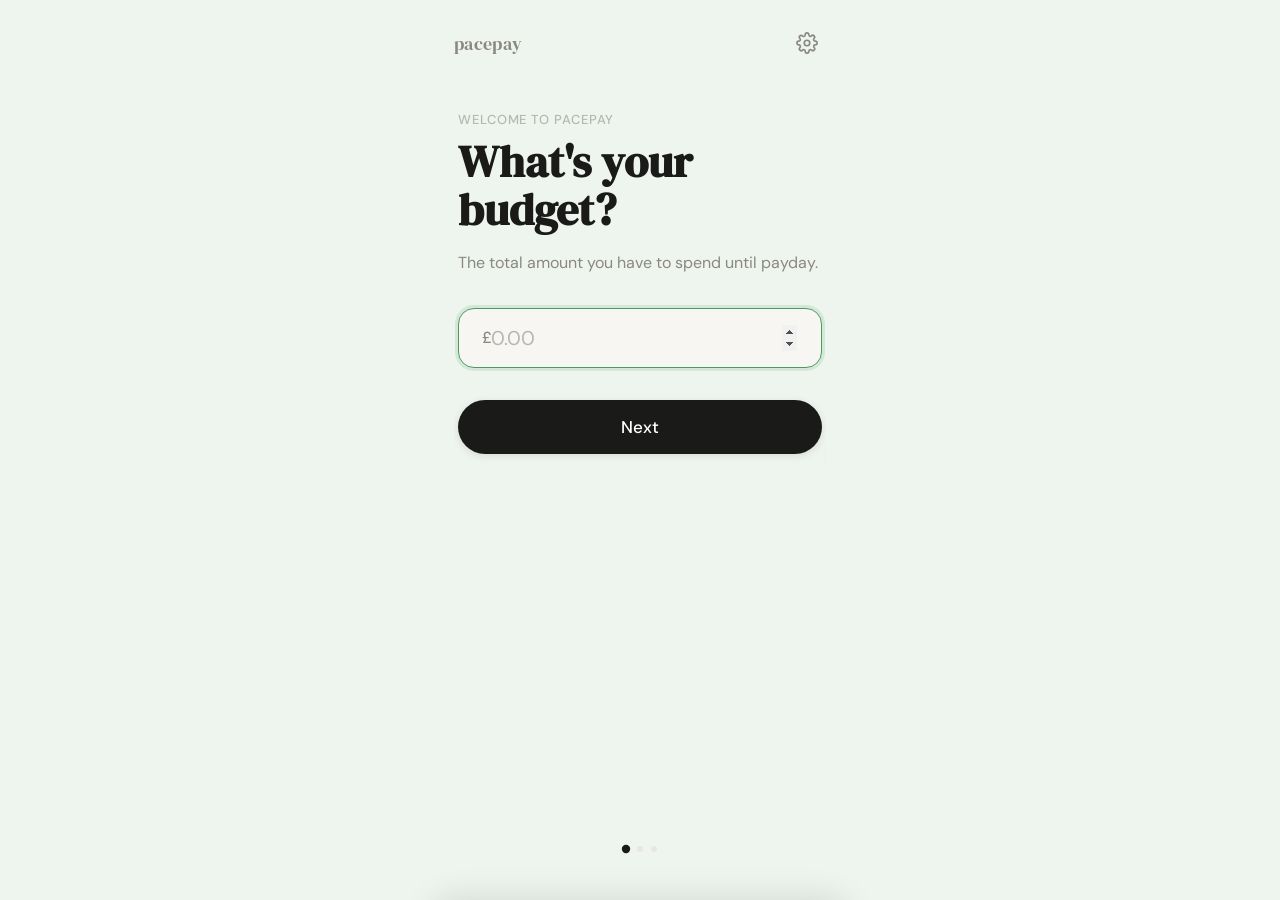
==== index.html @ 9b4ae66f "Add files via upload" ====
<!DOCTYPE html>
<html lang="en">
<head>
  <meta charset="UTF-8" />
  <meta name="viewport" content="width=device-width, initial-scale=1.0, maximum-scale=1.0, user-scalable=no, viewport-fit=cover" />
  <meta name="theme-color" content="#EDF5EE" />
  <meta name="apple-mobile-web-app-capable" content="yes" />
  <meta name="apple-mobile-web-app-status-bar-style" content="default" />
  <meta name="apple-mobile-web-app-title" content="PacePay" />
  <meta name="mobile-web-app-capable" content="yes" />
  <link rel="manifest" href="manifest.json" />
  <link rel="apple-touch-icon" href="icons/icon-180.png" />
  <link rel="icon" type="image/png" sizes="32x32" href="icons/favicon-32.png" />
  <title>PacePay</title>

  <!-- Fonts -->
  <link rel="preconnect" href="https://fonts.googleapis.com" />
  <link rel="preconnect" href="https://fonts.gstatic.com" crossorigin />
  <link href="https://fonts.googleapis.com/css2?family=DM+Serif+Display&family=DM+Sans:wght@400;500;700&display=swap" rel="stylesheet" />

  <!-- Styles (order matters) -->
  <link rel="stylesheet" href="css/variables.css" />
  <link rel="stylesheet" href="css/base.css" />
  <link rel="stylesheet" href="css/components.css" />
  <link rel="stylesheet" href="css/home.css" />
</head>
<body>

  <div class="app-shell">

    <!-- ── Top bar ──────────────────────────────── -->
    <header class="topbar">
      <span class="topbar__logo">pacepay</span>
      <button id="btn-settings" class="btn btn--icon" aria-label="Settings">
        <!-- Settings icon (inline SVG so no asset dependency) -->
        <svg width="22" height="22" viewBox="0 0 24 24" fill="none" stroke="currentColor" stroke-width="1.8" stroke-linecap="round" stroke-linejoin="round" aria-hidden="true">
          <circle cx="12" cy="12" r="3"/>
          <path d="M19.4 15a1.65 1.65 0 0 0 .33 1.82l.06.06a2 2 0 0 1-2.83 2.83l-.06-.06a1.65 1.65 0 0 0-1.82-.33 1.65 1.65 0 0 0-1 1.51V21a2 2 0 0 1-4 0v-.09A1.65 1.65 0 0 0 9 19.4a1.65 1.65 0 0 0-1.82.33l-.06.06a2 2 0 0 1-2.83-2.83l.06-.06A1.65 1.65 0 0 0 4.68 15a1.65 1.65 0 0 0-1.51-1H3a2 2 0 0 1 0-4h.09A1.65 1.65 0 0 0 4.6 9a1.65 1.65 0 0 0-.33-1.82l-.06-.06a2 2 0 0 1 2.83-2.83l.06.06A1.65 1.65 0 0 0 9 4.68a1.65 1.65 0 0 0 1-1.51V3a2 2 0 0 1 4 0v.09a1.65 1.65 0 0 0 1 1.51 1.65 1.65 0 0 0 1.82-.33l.06-.06a2 2 0 0 1 2.83 2.83l-.06.06A1.65 1.65 0 0 0 19.4 9a1.65 1.65 0 0 0 1.51 1H21a2 2 0 0 1 0 4h-.09a1.65 1.65 0 0 0-1.51 1z"/>
        </svg>
      </button>
    </header>

    <!-- ── Onboarding flow (shown when no budget set) ─ -->
    <section id="onboarding-section" class="onboarding hidden" aria-live="polite">

      <!-- Viewport: clips the sliding steps -->
      <div class="onboarding__viewport">
        <div id="onboarding-track" class="onboarding__track">

          <!-- Step 1 — Budget -->
          <div class="onboarding__step" data-step="1" aria-label="Step 1 of 3">
            <div class="onboarding__eyebrow">Welcome to PacePay</div>
            <h1 class="onboarding__title">What's your<br>budget?</h1>
            <p class="onboarding__body">The total amount you have to spend until payday.</p>

            <div class="input-currency onboarding__input-wrap">
              <span class="input-currency__symbol">£</span>
              <input
                id="ob-budget"
                class="input-field onboarding__input"
                type="number"
                inputmode="decimal"
                placeholder="0.00"
                min="1"
                step="0.01"
                autocomplete="off"
                aria-label="Budget amount in pounds"
              />
            </div>

            <button id="ob-step1-next" class="btn btn--primary onboarding__cta">Next</button>
          </div>

          <!-- Step 2 — Payday date -->
          <div class="onboarding__step" data-step="2" aria-label="Step 2 of 3">
            <div class="onboarding__eyebrow">Almost there</div>
            <h1 class="onboarding__title">When's<br>payday?</h1>
            <p class="onboarding__body">We'll spread your budget evenly across every day until then.</p>

            <input
              id="ob-payday"
              class="input-field onboarding__input"
              type="date"
              aria-label="Payday date"
              style="width:100%; margin-bottom: var(--space-xl)"
            />

            <button id="ob-step2-next" class="btn btn--primary onboarding__cta">Next</button>
            <button class="btn btn--ghost onboarding__back" data-ob-back="1">Back</button>
          </div>

          <!-- Step 3 — Confirm -->
          <div class="onboarding__step" data-step="3" aria-label="Step 3 of 3">
            <div class="onboarding__eyebrow">Looking good</div>
            <h1 class="onboarding__title">You're ready<br>to go</h1>
            <p class="onboarding__body">Here's your daily pace based on what you've told us.</p>

            <div class="onboarding__summary">
              <div class="onboarding__daily-amount" id="ob-daily-preview">£—</div>
              <div class="onboarding__daily-label">per day</div>
              <div class="onboarding__summary-details">
                <span id="ob-summary-days">— days</span>
                <span class="onboarding__summary-dot">·</span>
                <span id="ob-summary-budget">£—</span>
              </div>
            </div>

            <button id="ob-confirm" class="btn btn--primary onboarding__cta">Start tracking</button>
            <button class="btn btn--ghost onboarding__back" data-ob-back="2">Back</button>
          </div>

        </div><!-- /.onboarding__track -->
      </div><!-- /.onboarding__viewport -->

      <!-- Step dots -->
      <div class="onboarding__dots" aria-hidden="true">
        <span class="onboarding__dot is-active" data-dot="1"></span>
        <span class="onboarding__dot" data-dot="2"></span>
        <span class="onboarding__dot" data-dot="3"></span>
      </div>

    </section>

    <!-- ── Payday reset screen ──────────────────── -->
    <section id="reset-section" class="reset hidden">

      <div class="reset__header">
        <div class="reset__eyebrow">Payday</div>
        <h1 class="reset__title">Nice work<br>this period.</h1>
        <p class="reset__body">Here's how you did.</p>
      </div>

      <div class="reset__stat-card">
        <div class="reset__stat-label">Average daily spend</div>
        <div class="reset__stat-value" id="reset-avg-spend">£—</div>
        <div class="reset__stat-sub">
          <span id="reset-remaining-label">£— left over</span>
        </div>
      </div>

      <div class="reset__actions">
        <button id="btn-reset-fresh" class="btn btn--primary">Start fresh</button>
        <button id="btn-reset-rollover" class="btn btn--ghost reset__rollover-btn">Roll over remaining balance</button>
      </div>

    </section>

    <!-- ── New period form (shown after choosing fresh/rollover) ── -->
    <section id="new-period-section" class="new-period hidden">

      <div class="reset__eyebrow" id="new-period-eyebrow">New period</div>
      <h1 class="reset__title">When's your<br>next payday?</h1>

      <div class="new-period__fields">
        <label class="new-period__label" for="np-end-date">Payday date</label>
        <input
          id="np-end-date"
          class="input-field"
          type="date"
          aria-label="New payday date"
          style="margin-bottom: var(--space-lg)"
        />

        <label class="new-period__label" for="np-budget">Budget <span class="new-period__optional">(optional — leave to keep the same)</span></label>
        <div class="input-currency" style="margin-bottom: var(--space-xl)">
          <span class="input-currency__symbol">£</span>
          <input
            id="np-budget"
            class="input-field"
            type="number"
            inputmode="decimal"
            placeholder="0.00"
            min="1"
            step="0.01"
            autocomplete="off"
            aria-label="New budget amount"
          />
        </div>
      </div>

      <button id="btn-new-period-confirm" class="btn btn--primary">Let's go</button>
      <button id="btn-new-period-back" class="btn btn--ghost" style="width:100%; margin-top: var(--space-sm)">Back</button>

    </section>

    <!-- ── Main screen (shown when onboarded) ──── -->
    <main id="main-section" class="hidden">

      <!-- Progress bar: days elapsed -->
      <div class="progress-bar" role="progressbar" aria-label="Days elapsed">
        <div id="progress-fill" class="progress-bar__fill" style="width: 0%"></div>
      </div>
      <p id="days-label" class="days-label">— days remaining</p>

      <!-- Hero: daily amount -->
      <section class="hero">
        <p class="hero__label">per day remaining</p>
        <h1 id="hero-amount" class="hero__amount">£—</h1>
        <div class="hero__status">
          <span id="status-pill" class="status-pill">—</span>
        </div>
      </section>

      <!-- Add spend row -->
      <div class="spend-row">
        <button id="btn-add-spend" class="btn btn--primary">Add spend</button>
      </div>

    </main>

  </div><!-- /.app-shell -->


  <!-- ── Overlay ───────────────────────────────── -->
  <div id="overlay" class="overlay" aria-hidden="true"></div>


  <!-- ── Add Spend Sheet ───────────────────────── -->
  <div id="sheet-spend" class="sheet" role="dialog" aria-modal="true" aria-labelledby="sheet-spend-title">
    <div class="sheet__handle"></div>
    <h2 id="sheet-spend-title" class="sheet__title">How much did you spend?</h2>

    <div class="input-currency" style="margin-bottom: var(--space-xl)">
      <span class="input-currency__symbol">£</span>
      <input
        id="spend-input"
        class="input-field"
        type="number"
        inputmode="decimal"
        placeholder="0.00"
        min="0"
        step="0.01"
        autocomplete="off"
      />
    </div>

    <button id="btn-spend-confirm" class="btn btn--primary">Add spend</button>

    <button
      data-close-sheet="sheet-spend"
      class="btn btn--ghost"
      style="margin-top: var(--space-md); width: 100%"
    >Cancel</button>
  </div>


  <!-- ── Scripts ───────────────────────────────── -->
  <script src="js/state.js"></script>
  <script src="js/ui.js"></script>
  <script src="js/app.js"></script>

</body>
</html>
---- css/variables.css ----
/* ============================================
   PACEPAY — Design Tokens & CSS Variables
   ============================================ */

:root {

  /* --- Colour: Neutral Base --- */
  --colour-bg:           #F7F6F3;
  --colour-surface:      #FFFFFF;
  --colour-border:       #E8E6E1;
  --colour-text-primary: #1A1A18;
  --colour-text-muted:   #8A8880;
  --colour-text-subtle:  #B8B6B0;

  /* --- Colour: Pace States (gentle, not alarming) --- */
  --colour-green-bg:     #EDF5EE;
  --colour-green-accent: #4A9B5F;
  --colour-green-text:   #2D6B3E;

  --colour-amber-bg:     #FDF5E8;
  --colour-amber-accent: #C9892A;
  --colour-amber-text:   #7A520F;

  --colour-red-bg:       #FCEEEE;
  --colour-red-accent:   #C05050;
  --colour-red-text:     #7A2A2A;

  /* --- Active state (set by JS on <body>) --- */
  --pace-bg:             var(--colour-green-bg);
  --pace-accent:         var(--colour-green-accent);
  --pace-text:           var(--colour-green-text);

  /* --- Typography --- */
  --font-display:  'DM Serif Display', Georgia, serif;
  --font-body:     'DM Sans', system-ui, sans-serif;

  --size-daily:    4rem;     /* big central number */
  --size-label:    0.875rem;
  --size-body:     1rem;
  --size-small:    0.8125rem;

  --weight-normal: 400;
  --weight-medium: 500;
  --weight-bold:   700;

  /* --- Spacing --- */
  --space-xs:  0.25rem;
  --space-sm:  0.5rem;
  --space-md:  1rem;
  --space-lg:  1.5rem;
  --space-xl:  2rem;
  --space-2xl: 3rem;
  --space-3xl: 4rem;

  /* --- Layout --- */
  --max-width:     420px;
  --radius-sm:     8px;
  --radius-md:     16px;
  --radius-lg:     24px;
  --radius-full:   999px;

  /* --- Shadow --- */
  --shadow-card:   0 2px 16px rgba(0,0,0,0.06), 0 1px 4px rgba(0,0,0,0.04);
  --shadow-button: 0 2px 8px rgba(0,0,0,0.10);

  /* --- Motion --- */
  --ease-out:      cubic-bezier(0.22, 1, 0.36, 1);
  --duration-fast: 150ms;
  --duration-base: 280ms;
  --duration-slow: 500ms;
}
---- css/base.css ----
/* ============================================
   PACEPAY — Reset & Base
   ============================================ */

*, *::before, *::after {
  box-sizing: border-box;
  margin: 0;
  padding: 0;
}

html {
  font-size: 16px;
  -webkit-text-size-adjust: 100%;
  height: 100%;
}

body {
  font-family: var(--font-body);
  font-size: var(--size-body);
  font-weight: var(--weight-normal);
  color: var(--colour-text-primary);
  background-color: var(--pace-bg);
  min-height: 100%;
  line-height: 1.5;
  transition:
    background-color var(--duration-slow) var(--ease-out);
  -webkit-font-smoothing: antialiased;
  -moz-osx-font-smoothing: grayscale;
}

/* Utility: screen-reader only */
.sr-only {
  position: absolute;
  width: 1px;
  height: 1px;
  overflow: hidden;
  clip: rect(0 0 0 0);
  white-space: nowrap;
}

/* Utility: hide */
.hidden {
  display: none !important;
}

/* Utility: muted text */
.text-muted {
  color: var(--colour-text-muted);
}

/* Utility: subtle text */
.text-subtle {
  color: var(--colour-text-subtle);
  font-size: var(--size-small);
}

/* Layout wrapper */
.app-shell {
  display: flex;
  flex-direction: column;
  min-height: 100dvh;
  max-width: var(--max-width);
  margin: 0 auto;
  padding: 0 var(--space-lg) env(safe-area-inset-bottom);
}
---- css/components.css ----
/* ============================================
   PACEPAY — Components
   ============================================ */

/* --- Card --- */
.card {
  background: var(--colour-surface);
  border-radius: var(--radius-lg);
  box-shadow: var(--shadow-card);
  padding: var(--space-xl);
}

.card--sm {
  padding: var(--space-lg);
  border-radius: var(--radius-md);
}

/* --- Button: Primary --- */
.btn {
  display: inline-flex;
  align-items: center;
  justify-content: center;
  gap: var(--space-sm);
  font-family: var(--font-body);
  font-size: var(--size-body);
  font-weight: var(--weight-medium);
  border: none;
  border-radius: var(--radius-full);
  cursor: pointer;
  transition:
    transform var(--duration-fast) var(--ease-out),
    box-shadow var(--duration-fast) var(--ease-out),
    background-color var(--duration-base) var(--ease-out);
  -webkit-tap-highlight-color: transparent;
  user-select: none;
}

.btn:active {
  transform: scale(0.97);
}

.btn--primary {
  background-color: var(--colour-text-primary);
  color: #FFFFFF;
  padding: var(--space-md) var(--space-2xl);
  box-shadow: var(--shadow-button);
  width: 100%;
  font-size: 1.0625rem;
  letter-spacing: 0.01em;
}

.btn--primary:hover {
  box-shadow: 0 4px 16px rgba(0,0,0,0.18);
}

.btn--ghost {
  background: transparent;
  color: var(--colour-text-muted);
  padding: var(--space-sm) var(--space-md);
  font-size: var(--size-small);
}

.btn--ghost:hover {
  color: var(--colour-text-primary);
}

.btn--icon {
  background: transparent;
  border: none;
  padding: var(--space-sm);
  color: var(--colour-text-muted);
  border-radius: var(--radius-sm);
  line-height: 1;
}

.btn--icon:hover {
  color: var(--colour-text-primary);
  background: var(--colour-border);
}

/* --- Input --- */
.input-field {
  width: 100%;
  font-family: var(--font-body);
  font-size: 1rem; /* must stay ≥16px — iOS auto-zooms below this */
  color: var(--colour-text-primary);
  background: var(--colour-bg);
  border: 1.5px solid var(--colour-border);
  border-radius: var(--radius-md);
  padding: var(--space-md) var(--space-lg);
  outline: none;
  transition:
    border-color var(--duration-fast) var(--ease-out),
    box-shadow var(--duration-fast) var(--ease-out);
  -webkit-appearance: none;
}

.input-field:focus {
  border-color: var(--pace-accent);
  box-shadow: 0 0 0 3px color-mix(in srgb, var(--pace-accent) 15%, transparent);
}

.input-field::placeholder {
  color: var(--colour-text-subtle);
}

/* --- Input: currency prefix wrapper --- */
.input-currency {
  position: relative;
  display: flex;
  align-items: center;
}

.input-currency__symbol {
  position: absolute;
  left: var(--space-lg);
  color: var(--colour-text-muted);
  font-weight: var(--weight-medium);
  pointer-events: none;
}

.input-currency .input-field {
  padding-left: 2rem;
}

/* --- Shake (validation feedback) --- */
@keyframes shake {
  0%   { transform: translateX(0); }
  20%  { transform: translateX(-6px); }
  40%  { transform: translateX(6px); }
  60%  { transform: translateX(-4px); }
  80%  { transform: translateX(4px); }
  100% { transform: translateX(0); }
}

.shake {
  animation: shake 320ms var(--ease-out);
  border-color: var(--colour-red-accent) !important;
}

/* --- Divider --- */
.divider {
  height: 1px;
  background: var(--colour-border);
  border: none;
  margin: var(--space-lg) 0;
}

/* --- Status pill --- */
.status-pill {
  display: inline-flex;
  align-items: center;
  gap: var(--space-xs);
  font-size: var(--size-small);
  font-weight: var(--weight-medium);
  color: var(--pace-text);
  background: color-mix(in srgb, var(--pace-accent) 12%, transparent);
  padding: var(--space-xs) var(--space-md);
  border-radius: var(--radius-full);
  transition:
    color var(--duration-slow) var(--ease-out),
    background var(--duration-slow) var(--ease-out);
}

/* --- Overlay / Modal backdrop --- */
.overlay {
  position: fixed;
  inset: 0;
  background: rgba(0,0,0,0.3);
  backdrop-filter: blur(2px);
  z-index: 100;
  opacity: 0;
  pointer-events: none;
  transition: opacity var(--duration-base) var(--ease-out);
}

.overlay.is-open {
  opacity: 1;
  pointer-events: auto;
}

/* --- Sheet (bottom drawer) --- */
.sheet {
  position: fixed;
  bottom: 0;
  left: 50%;
  transform: translateX(-50%) translateY(100%);
  width: 100%;
  max-width: var(--max-width);
  background: var(--colour-surface);
  border-radius: var(--radius-lg) var(--radius-lg) 0 0;
  padding: var(--space-xl) var(--space-lg) calc(var(--space-3xl) + env(safe-area-inset-bottom));
  z-index: 101;
  transition: transform var(--duration-slow) var(--ease-out);
  box-shadow: 0 -4px 32px rgba(0,0,0,0.10);
}

.sheet.is-open {
  transform: translateX(-50%) translateY(0);
}

.sheet__handle {
  width: 40px;
  height: 4px;
  background: var(--colour-border);
  border-radius: var(--radius-full);
  margin: 0 auto var(--space-xl);
}

.sheet__title {
  font-family: var(--font-display);
  font-size: 1.375rem;
  margin-bottom: var(--space-xl);
  text-align: center;
}
---- css/home.css ----
/* ============================================
   PACEPAY — Home Screen
   ============================================ */

/* --- Top bar --- */
.topbar {
  display: flex;
  align-items: center;
  justify-content: space-between;
  padding: var(--space-lg) 0 var(--space-md);
}

.topbar__logo {
  font-family: var(--font-display);
  font-size: 1.125rem;
  color: var(--colour-text-muted);
  letter-spacing: 0.02em;
}

/* --- Hero: daily number --- */
.hero {
  flex: 1;
  display: flex;
  flex-direction: column;
  align-items: center;
  justify-content: center;
  text-align: center;
  gap: var(--space-sm);
  padding: var(--space-3xl) 0;
}

.hero__amount {
  font-family: var(--font-display);
  font-size: clamp(3.5rem, 18vw, 5.5rem);
  font-weight: var(--weight-normal);
  line-height: 1;
  color: var(--colour-text-primary);
  letter-spacing: -0.02em;
}

@keyframes hero-pulse {
  0%   { transform: scale(1);    opacity: 1; }
  30%  { transform: scale(1.04); opacity: 0.85; }
  100% { transform: scale(1);    opacity: 1; }
}

.hero--pulse {
  animation: hero-pulse 500ms var(--ease-out) forwards;
}

.hero__label {
  font-size: var(--size-label);
  color: var(--colour-text-muted);
  letter-spacing: 0.06em;
  text-transform: uppercase;
  font-weight: var(--weight-medium);
}

.hero__status {
  margin-top: var(--space-sm);
}

/* --- Spend input row (inline, below hero) --- */
.spend-row {
  display: flex;
  flex-direction: column;
  align-items: center;
  gap: var(--space-md);
  padding-bottom: var(--space-2xl);
}

.spend-row__input-wrap {
  width: 100%;
}

/* --- Progress bar: days remaining --- */
.progress-bar {
  width: 100%;
  height: 4px;
  background: var(--colour-border);
  border-radius: var(--radius-full);
  overflow: hidden;
  margin-bottom: var(--space-lg);
}

.progress-bar__fill {
  height: 100%;
  background: var(--pace-accent);
  border-radius: var(--radius-full);
  transition:
    width var(--duration-slow) var(--ease-out),
    background-color var(--duration-slow) var(--ease-out);
}

/* --- Days remaining label --- */
.days-label {
  text-align: center;
  font-size: var(--size-small);
  color: var(--colour-text-subtle);
  margin-bottom: var(--space-2xl);
}

/* --- Payday reset screen --- */
.reset {
  display: flex;
  flex-direction: column;
  flex: 1;
  padding-top: var(--space-xl);
}

.reset__eyebrow {
  font-size: var(--size-small);
  font-weight: var(--weight-medium);
  color: var(--colour-text-subtle);
  letter-spacing: 0.07em;
  text-transform: uppercase;
  margin-bottom: var(--space-sm);
}

.reset__title {
  font-family: var(--font-display);
  font-size: clamp(2rem, 10vw, 2.75rem);
  line-height: 1.1;
  color: var(--colour-text-primary);
  margin-bottom: var(--space-md);
}

.reset__body {
  font-size: var(--size-body);
  color: var(--colour-text-muted);
  margin-bottom: var(--space-xl);
}

.reset__stat-card {
  background: var(--colour-surface);
  border-radius: var(--radius-lg);
  box-shadow: var(--shadow-card);
  padding: var(--space-xl);
  text-align: center;
  margin-bottom: var(--space-xl);
}

.reset__stat-label {
  font-size: var(--size-small);
  font-weight: var(--weight-medium);
  color: var(--colour-text-muted);
  letter-spacing: 0.06em;
  text-transform: uppercase;
  margin-bottom: var(--space-sm);
}

.reset__stat-value {
  font-family: var(--font-display);
  font-size: clamp(3rem, 16vw, 4.5rem);
  line-height: 1;
  color: var(--colour-text-primary);
  letter-spacing: -0.02em;
  margin-bottom: var(--space-sm);
}

.reset__stat-sub {
  font-size: var(--size-small);
  color: var(--colour-text-subtle);
}

.reset__actions {
  display: flex;
  flex-direction: column;
  gap: var(--space-sm);
}

.reset__rollover-btn {
  color: var(--colour-text-muted);
  font-size: var(--size-body);
}

/* --- New period form --- */
.new-period {
  display: flex;
  flex-direction: column;
  flex: 1;
  padding-top: var(--space-xl);
}

.new-period__fields {
  margin-bottom: var(--space-md);
}

.new-period__label {
  display: block;
  font-size: var(--size-small);
  font-weight: var(--weight-medium);
  color: var(--colour-text-muted);
  margin-bottom: var(--space-sm);
}

.new-period__optional {
  font-weight: var(--weight-normal);
  color: var(--colour-text-subtle);
}

/* --- Onboarding multi-step flow --- */
.onboarding {
  display: flex;
  flex-direction: column;
  flex: 1;
  padding-top: var(--space-xl);
}

.onboarding__viewport {
  overflow: hidden;
  flex: 1;
}

.onboarding__track {
  display: grid;
  grid-template-columns: repeat(3, 100%);
  transition: transform var(--duration-slow) var(--ease-out);
  will-change: transform;
}

.onboarding__track[data-current="1"] { transform: translateX(0); }
.onboarding__track[data-current="2"] { transform: translateX(-100%); }
.onboarding__track[data-current="3"] { transform: translateX(-200%); }

.onboarding__step {
  min-width: 0;
  padding: 0 var(--space-xs);
  display: flex;
  flex-direction: column;
  align-items: flex-start;
}

/* Typography */
.onboarding__eyebrow {
  font-size: var(--size-small);
  font-weight: var(--weight-medium);
  color: var(--colour-text-subtle);
  letter-spacing: 0.07em;
  text-transform: uppercase;
  margin-bottom: var(--space-sm);
}

.onboarding__title {
  font-family: var(--font-display);
  font-size: clamp(2rem, 10vw, 2.75rem);
  line-height: 1.1;
  color: var(--colour-text-primary);
  margin-bottom: var(--space-md);
}

.onboarding__body {
  font-size: var(--size-body);
  color: var(--colour-text-muted);
  line-height: 1.6;
  margin-bottom: var(--space-xl);
}

/* Input */
.onboarding__input-wrap {
  width: 100%;
  margin-bottom: var(--space-xl);
}

.onboarding__input {
  width: 100%;
  font-size: 1.25rem;
  padding: var(--space-md) var(--space-lg);
}

.onboarding__input-wrap .onboarding__input {
  padding-left: 2rem;
}

/* Buttons */
.onboarding__cta {
  width: 100%;
  margin-bottom: var(--space-sm);
}

.onboarding__back {
  width: 100%;
  color: var(--colour-text-subtle);
}

/* Step 3 summary card */
.onboarding__summary {
  width: 100%;
  background: var(--colour-surface);
  border-radius: var(--radius-lg);
  box-shadow: var(--shadow-card);
  padding: var(--space-xl);
  text-align: center;
  margin-bottom: var(--space-xl);
}

.onboarding__daily-amount {
  font-family: var(--font-display);
  font-size: clamp(3rem, 16vw, 4.5rem);
  line-height: 1;
  color: var(--colour-text-primary);
  letter-spacing: -0.02em;
}

.onboarding__daily-label {
  font-size: var(--size-small);
  font-weight: var(--weight-medium);
  color: var(--colour-text-muted);
  letter-spacing: 0.06em;
  text-transform: uppercase;
  margin-top: var(--space-xs);
  margin-bottom: var(--space-md);
}

.onboarding__summary-details {
  font-size: var(--size-small);
  color: var(--colour-text-subtle);
  display: flex;
  align-items: center;
  justify-content: center;
  gap: var(--space-sm);
}

.onboarding__summary-dot {
  opacity: 0.5;
}

/* Step indicator dots */
.onboarding__dots {
  display: flex;
  justify-content: center;
  gap: var(--space-sm);
  padding: var(--space-lg) 0 var(--space-2xl);
}

.onboarding__dot {
  width: 6px;
  height: 6px;
  border-radius: var(--radius-full);
  background: var(--colour-border);
  transition: background var(--duration-base) var(--ease-out),
              transform var(--duration-base) var(--ease-out);
}

.onboarding__dot.is-active {
  background: var(--colour-text-primary);
  transform: scale(1.4);
}
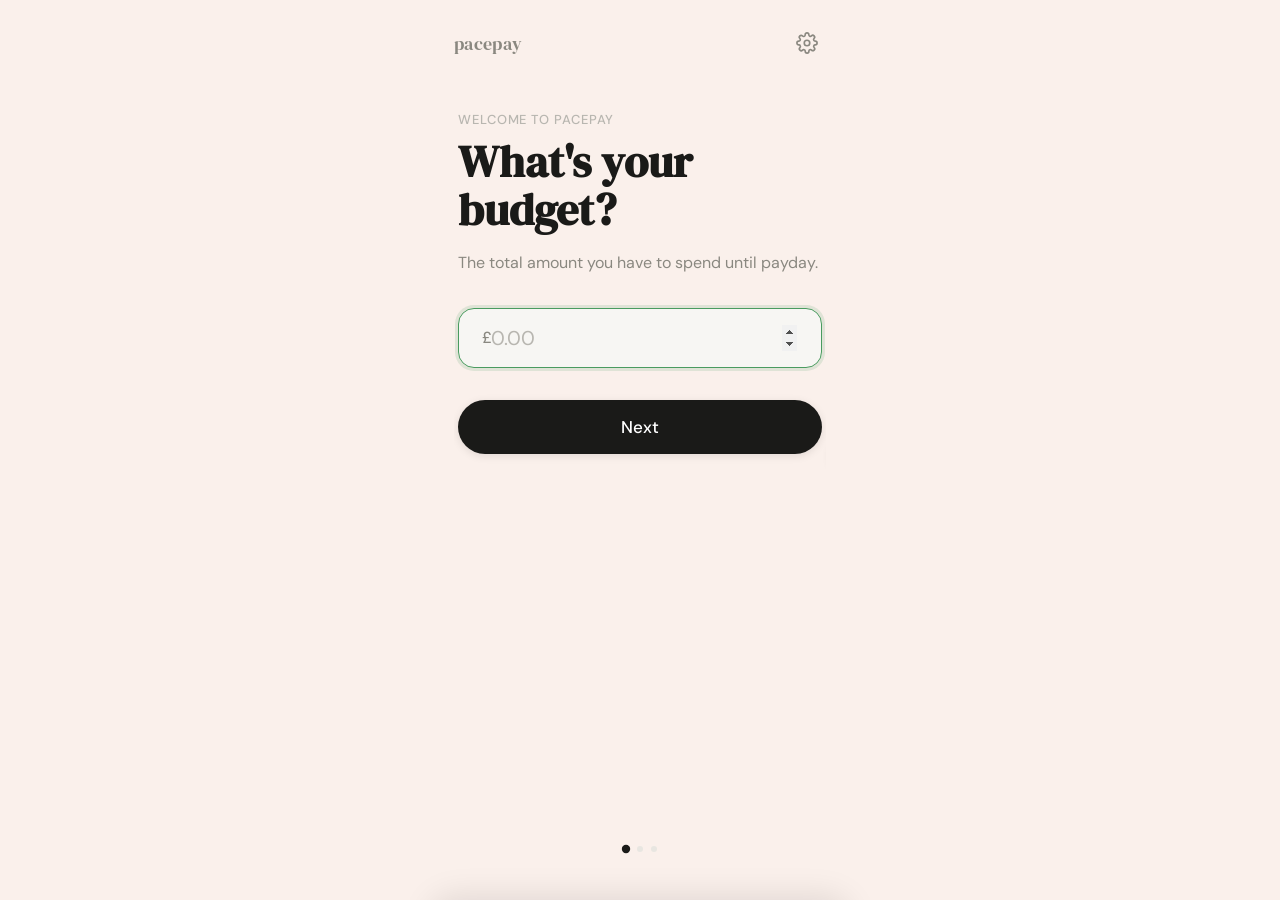
==== commit d5630a6a: "Add files via upload" ====
--- a/index.html
+++ b/index.html
@@ -5,7 +5,7 @@
   <meta name="viewport" content="width=device-width, initial-scale=1.0, maximum-scale=1.0, user-scalable=no, viewport-fit=cover" />
   <meta name="theme-color" content="#EDF5EE" />
   <meta name="apple-mobile-web-app-capable" content="yes" />
-  <meta name="apple-mobile-web-app-status-bar-style" content="default" />
+  <meta name="apple-mobile-web-app-status-bar-style" content="black-translucent" />
   <meta name="apple-mobile-web-app-title" content="PacePay" />
   <meta name="mobile-web-app-capable" content="yes" />
   <link rel="manifest" href="manifest.json" />
@@ -23,12 +23,13 @@
   <link rel="stylesheet" href="css/base.css" />
   <link rel="stylesheet" href="css/components.css" />
   <link rel="stylesheet" href="css/home.css" />
+  <link rel="stylesheet" href="css/settings.css" />
 </head>
 <body>
 
   <div class="app-shell">
 
-    <!-- ── Top bar ──────────────────────────────── -->
+    <!-- ── Top bar (fixed, bleeds into status bar) ─ -->
     <header class="topbar">
       <span class="topbar__logo">pacepay</span>
       <button id="btn-settings" class="btn btn--icon" aria-label="Settings">
@@ -186,10 +187,6 @@
     <!-- ── Main screen (shown when onboarded) ──── -->
     <main id="main-section" class="hidden">
 
-      <!-- Progress bar: days elapsed -->
-      <div class="progress-bar" role="progressbar" aria-label="Days elapsed">
-        <div id="progress-fill" class="progress-bar__fill" style="width: 0%"></div>
-      </div>
       <p id="days-label" class="days-label">— days remaining</p>
 
       <!-- Hero: daily amount -->
@@ -244,10 +241,161 @@
   </div>
 
 
+  <!-- ── Settings panel (slides in from right) ── -->
+  <div id="settings-panel" class="settings-panel" aria-label="Settings">
+
+    <div class="settings-panel__inner">
+      <div class="settings-page">
+
+        <header class="settings-page__header">
+          <button id="btn-back" class="btn btn--icon" aria-label="Back">
+            <svg width="22" height="22" viewBox="0 0 24 24" fill="none" stroke="currentColor" stroke-width="1.8" stroke-linecap="round" stroke-linejoin="round">
+              <polyline points="15 18 9 12 15 6"/>
+            </svg>
+          </button>
+          <h1 class="settings-page__title">Settings</h1>
+        </header>
+
+        <section class="settings-section">
+          <p class="settings-section__label">Budget period</p>
+          <div class="settings-section__rows">
+            <div class="settings-row" id="row-budget">
+              <span class="settings-row__label">Starting budget</span>
+              <span class="settings-row__value" id="val-budget">—</span>
+              <svg class="settings-row__chevron" width="16" height="16" viewBox="0 0 24 24" fill="none" stroke="currentColor" stroke-width="2" stroke-linecap="round" stroke-linejoin="round"><polyline points="9 18 15 12 9 6"/></svg>
+            </div>
+            <div class="settings-row" id="row-start-date">
+              <span class="settings-row__label">Start date</span>
+              <span class="settings-row__value" id="val-start-date">—</span>
+              <svg class="settings-row__chevron" width="16" height="16" viewBox="0 0 24 24" fill="none" stroke="currentColor" stroke-width="2" stroke-linecap="round" stroke-linejoin="round"><polyline points="9 18 15 12 9 6"/></svg>
+            </div>
+            <div class="settings-row" id="row-end-date">
+              <span class="settings-row__label">Payday / end date</span>
+              <span class="settings-row__value" id="val-end-date">—</span>
+              <svg class="settings-row__chevron" width="16" height="16" viewBox="0 0 24 24" fill="none" stroke="currentColor" stroke-width="2" stroke-linecap="round" stroke-linejoin="round"><polyline points="9 18 15 12 9 6"/></svg>
+            </div>
+            <div class="settings-row" id="row-remaining">
+              <span class="settings-row__label">Current remaining</span>
+              <span class="settings-row__value" id="val-remaining">—</span>
+              <svg class="settings-row__chevron" width="16" height="16" viewBox="0 0 24 24" fill="none" stroke="currentColor" stroke-width="2" stroke-linecap="round" stroke-linejoin="round"><polyline points="9 18 15 12 9 6"/></svg>
+            </div>
+          </div>
+        </section>
+
+        <section class="settings-section">
+          <p class="settings-section__label">Pace thresholds</p>
+          <div class="settings-section__rows">
+            <div class="settings-row" id="row-warn">
+              <span class="settings-row__label">Warning level</span>
+              <span class="settings-row__value" id="val-warn">—/day</span>
+              <svg class="settings-row__chevron" width="16" height="16" viewBox="0 0 24 24" fill="none" stroke="currentColor" stroke-width="2" stroke-linecap="round" stroke-linejoin="round"><polyline points="9 18 15 12 9 6"/></svg>
+            </div>
+            <div class="settings-row" id="row-danger">
+              <span class="settings-row__label">Danger level</span>
+              <span class="settings-row__value" id="val-danger">—/day</span>
+              <svg class="settings-row__chevron" width="16" height="16" viewBox="0 0 24 24" fill="none" stroke="currentColor" stroke-width="2" stroke-linecap="round" stroke-linejoin="round"><polyline points="9 18 15 12 9 6"/></svg>
+            </div>
+          </div>
+        </section>
+
+        <section class="settings-section">
+          <p class="settings-section__label">Spend history</p>
+          <div id="spend-list-container">
+            <p class="text-subtle" style="padding: var(--space-sm)">No spends recorded yet.</p>
+          </div>
+          <button id="btn-add-backdated" class="btn btn--ghost" style="margin-top: var(--space-sm); padding-left: 0">
+            + Add spend for a previous date
+          </button>
+        </section>
+
+        <section class="settings-section">
+          <p class="settings-section__label">Notifications</p>
+          <div class="settings-section__rows">
+            <div class="settings-row" id="row-notifications">
+              <span class="settings-row__label">Daily reminders</span>
+              <span class="settings-row__value" id="val-notifications">Off</span>
+              <svg class="settings-row__chevron" width="16" height="16" viewBox="0 0 24 24" fill="none" stroke="currentColor" stroke-width="2" stroke-linecap="round" stroke-linejoin="round"><polyline points="9 18 15 12 9 6"/></svg>
+            </div>
+          </div>
+          <p class="settings-section__hint">7am daily budget · 7pm log reminder</p>
+        </section>
+
+        <section class="settings-section">
+          <p class="settings-section__label">Add funds</p>
+          <div class="settings-section__rows">
+            <div class="settings-row" id="row-add-funds">
+              <span class="settings-row__label">Add funds to budget</span>
+              <svg class="settings-row__chevron" width="16" height="16" viewBox="0 0 24 24" fill="none" stroke="currentColor" stroke-width="2" stroke-linecap="round" stroke-linejoin="round"><polyline points="9 18 15 12 9 6"/></svg>
+            </div>
+          </div>
+        </section>
+
+        <section class="settings-section">
+          <p class="settings-section__label">Reset</p>
+          <div class="settings-section__rows">
+            <div class="settings-row settings-row--danger" id="row-reset">
+              <span class="settings-row__label">Reset budget period</span>
+              <svg class="settings-row__chevron" width="16" height="16" viewBox="0 0 24 24" fill="none" stroke="currentColor" stroke-width="2" stroke-linecap="round" stroke-linejoin="round"><polyline points="9 18 15 12 9 6"/></svg>
+            </div>
+          </div>
+        </section>
+
+      </div><!-- /.settings-page -->
+    </div><!-- /.settings-panel__inner -->
+
+    <!-- Edit sheet -->
+    <div id="sheet-edit" class="sheet" role="dialog" aria-modal="true" aria-labelledby="sheet-edit-title">
+      <div class="sheet__handle"></div>
+      <h2 id="sheet-edit-title" class="sheet__title">Edit</h2>
+      <div class="input-currency" id="edit-currency-wrap" style="margin-bottom: var(--space-xl)">
+        <span class="input-currency__symbol">£</span>
+        <input id="edit-input" class="input-field" type="number" inputmode="decimal" autocomplete="off" />
+      </div>
+      <input id="edit-date-input" class="input-field hidden" type="date" style="margin-bottom: var(--space-xl)" />
+      <button id="btn-edit-confirm" class="btn btn--primary">Save</button>
+      <button data-close-sheet="sheet-edit" class="btn btn--ghost" style="margin-top: var(--space-md); width: 100%">Cancel</button>
+    </div>
+
+    <!-- Backdated spend sheet -->
+    <div id="sheet-backdated" class="sheet" role="dialog" aria-modal="true" aria-labelledby="sheet-backdated-title">
+      <div class="sheet__handle"></div>
+      <h2 id="sheet-backdated-title" class="sheet__title">Add a past spend</h2>
+      <label class="new-period__label" for="bd-date" style="display:block; margin-bottom: var(--space-sm)">Date</label>
+      <input id="bd-date" class="input-field" type="date" style="margin-bottom: var(--space-xl)" />
+      <label class="new-period__label" for="bd-amount" style="display:block; margin-bottom: var(--space-sm)">Amount</label>
+      <div class="input-currency" style="margin-bottom: var(--space-xl)">
+        <span class="input-currency__symbol">£</span>
+        <input id="bd-amount" class="input-field" type="number" inputmode="decimal" placeholder="0.00" min="0.01" step="0.01" autocomplete="off" />
+      </div>
+      <button id="btn-backdated-confirm" class="btn btn--primary">Add spend</button>
+      <button data-close-sheet="sheet-backdated" class="btn btn--ghost" style="margin-top: var(--space-md); width: 100%">Cancel</button>
+    </div>
+
+    <!-- Add funds sheet -->
+    <div id="sheet-add-funds" class="sheet" role="dialog" aria-modal="true" aria-labelledby="sheet-add-funds-title">
+      <div class="sheet__handle"></div>
+      <h2 id="sheet-add-funds-title" class="sheet__title">Add funds</h2>
+      <p style="font-size: var(--size-small); color: var(--colour-text-muted); margin-bottom: var(--space-xl); margin-top: calc(-1 * var(--space-md))">Gift, savings top-up, or anything extra.</p>
+      <div class="input-currency" style="margin-bottom: var(--space-xl)">
+        <span class="input-currency__symbol">£</span>
+        <input id="add-funds-input" class="input-field" type="number" inputmode="decimal" placeholder="0.00" min="0.01" step="0.01" autocomplete="off" />
+      </div>
+      <button id="btn-add-funds-confirm" class="btn btn--primary">Add to budget</button>
+      <button data-close-sheet="sheet-add-funds" class="btn btn--ghost" style="margin-top: var(--space-md); width: 100%">Cancel</button>
+    </div>
+
+    <!-- Overlay for sheets inside settings panel -->
+    <div id="settings-overlay" class="overlay" aria-hidden="true"></div>
+
+  </div><!-- /#settings-panel -->
+
+
   <!-- ── Scripts ───────────────────────────────── -->
   <script src="js/state.js"></script>
   <script src="js/ui.js"></script>
+  <script src="js/notifications.js"></script>
   <script src="js/app.js"></script>
+  <script src="js/settings.js"></script>
 
 </body>
 </html>
--- a/css/variables.css
+++ b/css/variables.css
@@ -25,8 +25,11 @@
   --colour-red-accent:   #C05050;
   --colour-red-text:     #7A2A2A;
 
-  /* --- Active state (set by JS on <body>) --- */
-  --pace-bg:             var(--colour-green-bg);
+  /* --- App background (fixed, never changes) --- */
+  --app-bg:              #FAF0EB;
+
+  /* --- Active state (accent/text only — bg no longer changes) --- */
+  --pace-bg:             var(--app-bg);
   --pace-accent:         var(--colour-green-accent);
   --pace-text:           var(--colour-green-text);
 
--- a/css/base.css
+++ b/css/base.css
@@ -12,6 +12,7 @@
   font-size: 16px;
   -webkit-text-size-adjust: 100%;
   height: 100%;
+  overflow: hidden;
 }
 
 body {
@@ -19,11 +20,10 @@
   font-size: var(--size-body);
   font-weight: var(--weight-normal);
   color: var(--colour-text-primary);
-  background-color: var(--pace-bg);
-  min-height: 100%;
+  background-color: var(--app-bg);
+  height: 100%;
+  overflow: hidden;
   line-height: 1.5;
-  transition:
-    background-color var(--duration-slow) var(--ease-out);
   -webkit-font-smoothing: antialiased;
   -moz-osx-font-smoothing: grayscale;
 }
--- a/css/components.css
+++ b/css/components.css
@@ -166,17 +166,23 @@
 .overlay {
   position: fixed;
   inset: 0;
-  background: rgba(0,0,0,0.3);
-  backdrop-filter: blur(2px);
+  background: transparent;
+  backdrop-filter: blur(0px);
+  -webkit-backdrop-filter: blur(0px);
   z-index: 100;
   opacity: 0;
   pointer-events: none;
-  transition: opacity var(--duration-base) var(--ease-out);
+  transition:
+    opacity var(--duration-base) var(--ease-out),
+    backdrop-filter var(--duration-base) var(--ease-out),
+    -webkit-backdrop-filter var(--duration-base) var(--ease-out);
 }
 
 .overlay.is-open {
   opacity: 1;
   pointer-events: auto;
+  backdrop-filter: blur(12px);
+  -webkit-backdrop-filter: blur(12px);
 }
 
 /* --- Sheet (bottom drawer) --- */
@@ -187,6 +193,8 @@
   transform: translateX(-50%) translateY(100%);
   width: 100%;
   max-width: var(--max-width);
+  max-height: 92dvh;
+  overflow-y: auto;
   background: var(--colour-surface);
   border-radius: var(--radius-lg) var(--radius-lg) 0 0;
   padding: var(--space-xl) var(--space-lg) calc(var(--space-3xl) + env(safe-area-inset-bottom));
--- a/css/settings.css
+++ b/css/settings.css
@@ -0,0 +1,177 @@
+/* ============================================
+   PACEPAY — Settings Page
+   ============================================ */
+
+/* --- Settings panel (full-screen slide-in) --- */
+.settings-panel {
+  position: fixed;
+  inset: 0;
+  z-index: 200;
+  transform: translateX(100%);
+  transition: transform var(--duration-slow) var(--ease-out);
+  background-color: var(--app-bg);
+}
+
+.settings-panel.is-open {
+  transform: translateX(0);
+}
+
+.settings-panel__inner {
+  position: absolute;
+  inset: 0;
+  overflow-y: auto;
+  -webkit-overflow-scrolling: touch;
+  padding: 0 var(--space-lg) env(safe-area-inset-bottom);
+}
+
+/* --- Settings page content --- */
+.settings-page {
+  padding: var(--space-lg) 0 var(--space-3xl);
+}
+
+.settings-page__header {
+  display: flex;
+  align-items: center;
+  gap: var(--space-md);
+  margin-bottom: var(--space-2xl);
+}
+
+.settings-page__back {
+  /* uses .btn--icon */
+}
+
+.settings-page__title {
+  font-family: var(--font-display);
+  font-size: 1.5rem;
+  color: var(--colour-text-primary);
+}
+
+/* --- Settings section --- */
+.settings-section {
+  margin-bottom: var(--space-xl);
+}
+
+.settings-section__label {
+  font-size: var(--size-small);
+  font-weight: var(--weight-medium);
+  color: var(--colour-text-muted);
+  text-transform: uppercase;
+  letter-spacing: 0.07em;
+  margin-bottom: var(--space-sm);
+  padding: 0 var(--space-sm);
+}
+
+/* --- Settings row --- */
+.settings-row {
+  display: flex;
+  align-items: center;
+  justify-content: space-between;
+  background: var(--colour-surface);
+  padding: var(--space-md) var(--space-lg);
+  border-bottom: 1px solid var(--colour-border);
+  cursor: pointer;
+  transition: background var(--duration-fast) var(--ease-out);
+  gap: var(--space-md);
+}
+
+.settings-row:first-of-type {
+  border-radius: var(--radius-md) var(--radius-md) 0 0;
+}
+
+.settings-row:last-of-type {
+  border-radius: 0 0 var(--radius-md) var(--radius-md);
+  border-bottom: none;
+}
+
+.settings-row:only-of-type {
+  border-radius: var(--radius-md);
+  border-bottom: none;
+}
+
+.settings-row:hover {
+  background: var(--colour-bg);
+}
+
+.settings-row__label {
+  font-size: var(--size-body);
+  color: var(--colour-text-primary);
+  flex: 1;
+}
+
+.settings-row__value {
+  font-size: var(--size-body);
+  color: var(--colour-text-muted);
+  font-variant-numeric: tabular-nums;
+  text-align: right;
+  min-width: 80px;
+}
+
+.settings-row__chevron {
+  color: var(--colour-text-subtle);
+  flex-shrink: 0;
+  margin-left: var(--space-sm);
+}
+
+/* --- Section hint text --- */
+.settings-section__hint {
+  font-size: var(--size-small);
+  color: var(--colour-text-subtle);
+  padding: var(--space-sm) var(--space-sm) 0;
+}
+
+/* --- Sheet field label --- */
+.new-period__label {
+  font-size: var(--size-small);
+  font-weight: var(--weight-medium);
+  color: var(--colour-text-muted);
+}
+
+/* --- Danger zone --- */
+.settings-row--danger .settings-row__label {
+  color: var(--colour-red-accent);
+}
+
+/* --- Spend history list --- */
+.spend-list {
+  display: flex;
+  flex-direction: column;
+  gap: 1px;
+  background: var(--colour-border);
+  border-radius: var(--radius-md);
+  overflow: hidden;
+}
+
+.spend-item {
+  display: flex;
+  align-items: center;
+  justify-content: space-between;
+  background: var(--colour-surface);
+  padding: var(--space-md) var(--space-lg);
+  gap: var(--space-md);
+}
+
+.spend-item__date {
+  font-size: var(--size-small);
+  color: var(--colour-text-muted);
+  min-width: 80px;
+}
+
+.spend-item__amount {
+  font-variant-numeric: tabular-nums;
+  font-weight: var(--weight-medium);
+}
+
+.spend-item__actions {
+  display: flex;
+  gap: var(--space-sm);
+  margin-left: auto;
+}
+
+.spend-item__delete {
+  color: var(--colour-red-accent);
+  font-size: var(--size-small);
+  background: none;
+  border: none;
+  cursor: pointer;
+  padding: var(--space-xs) var(--space-sm);
+}
